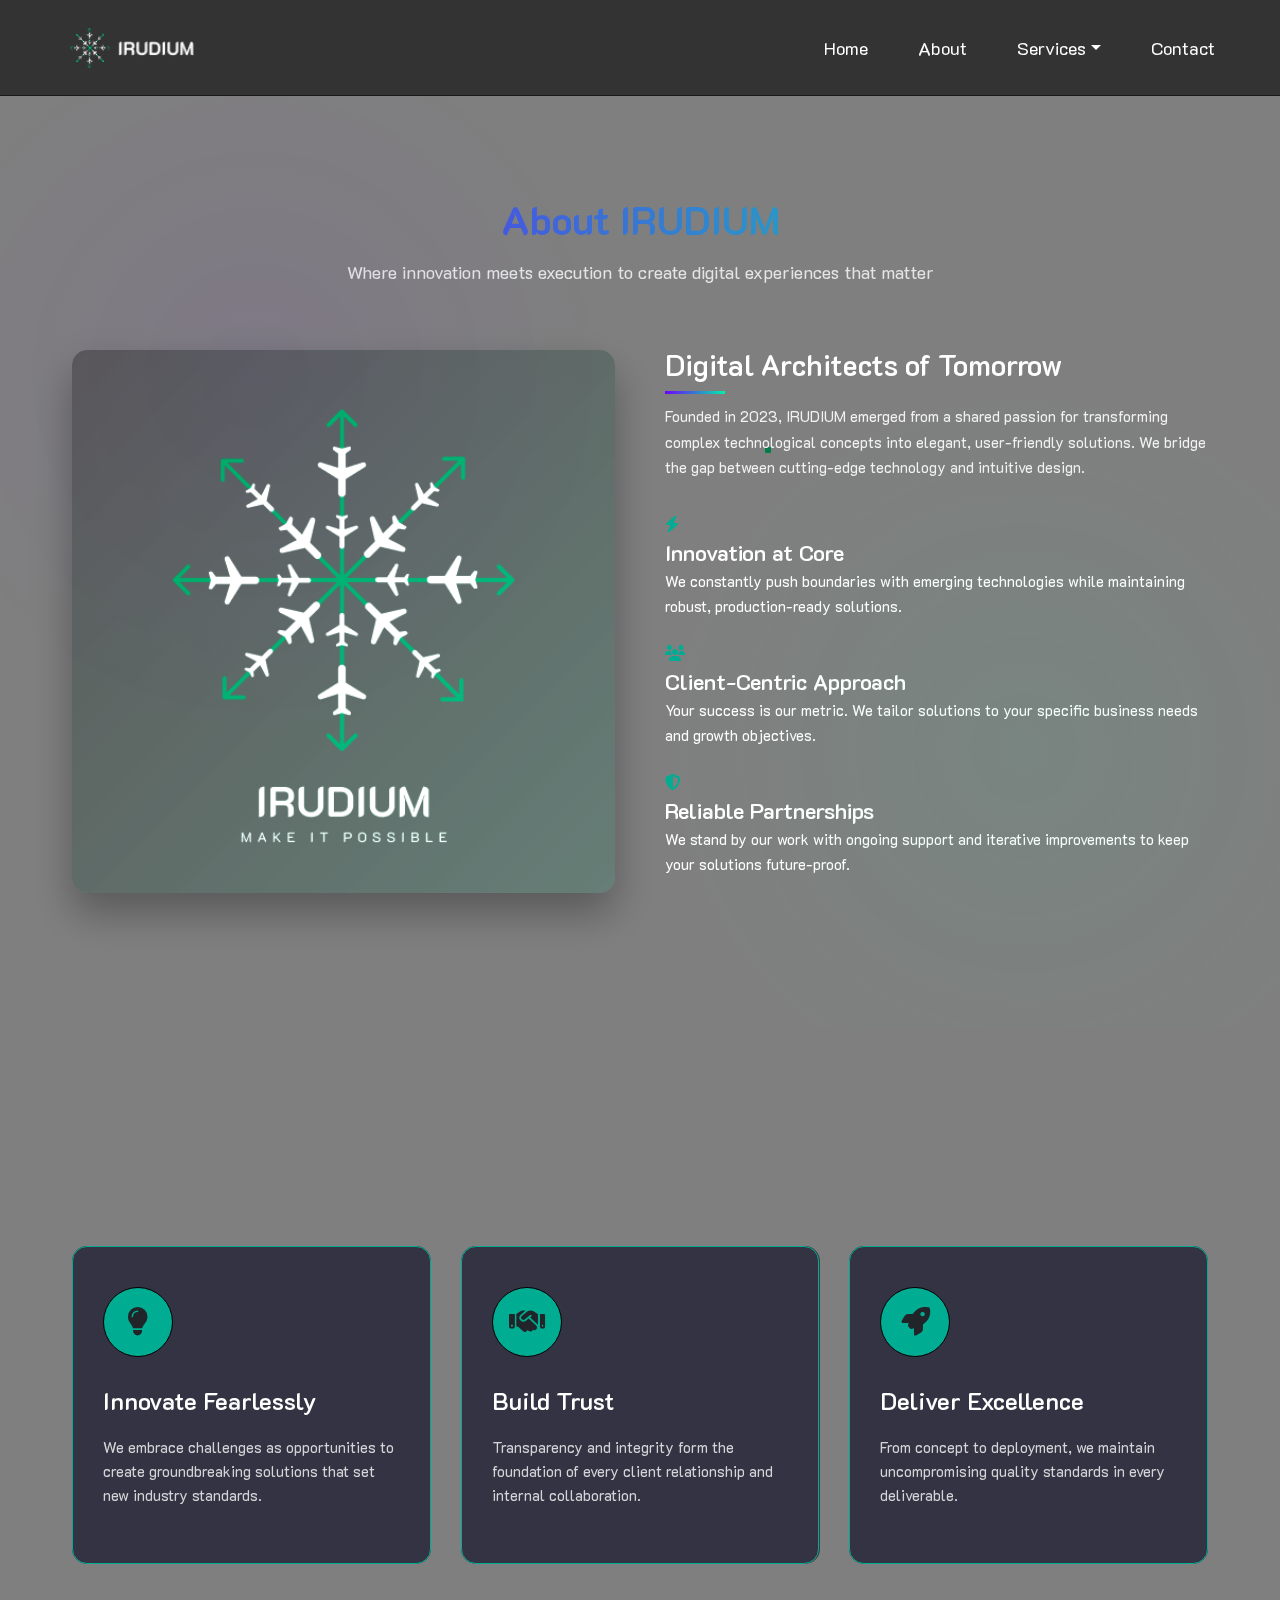
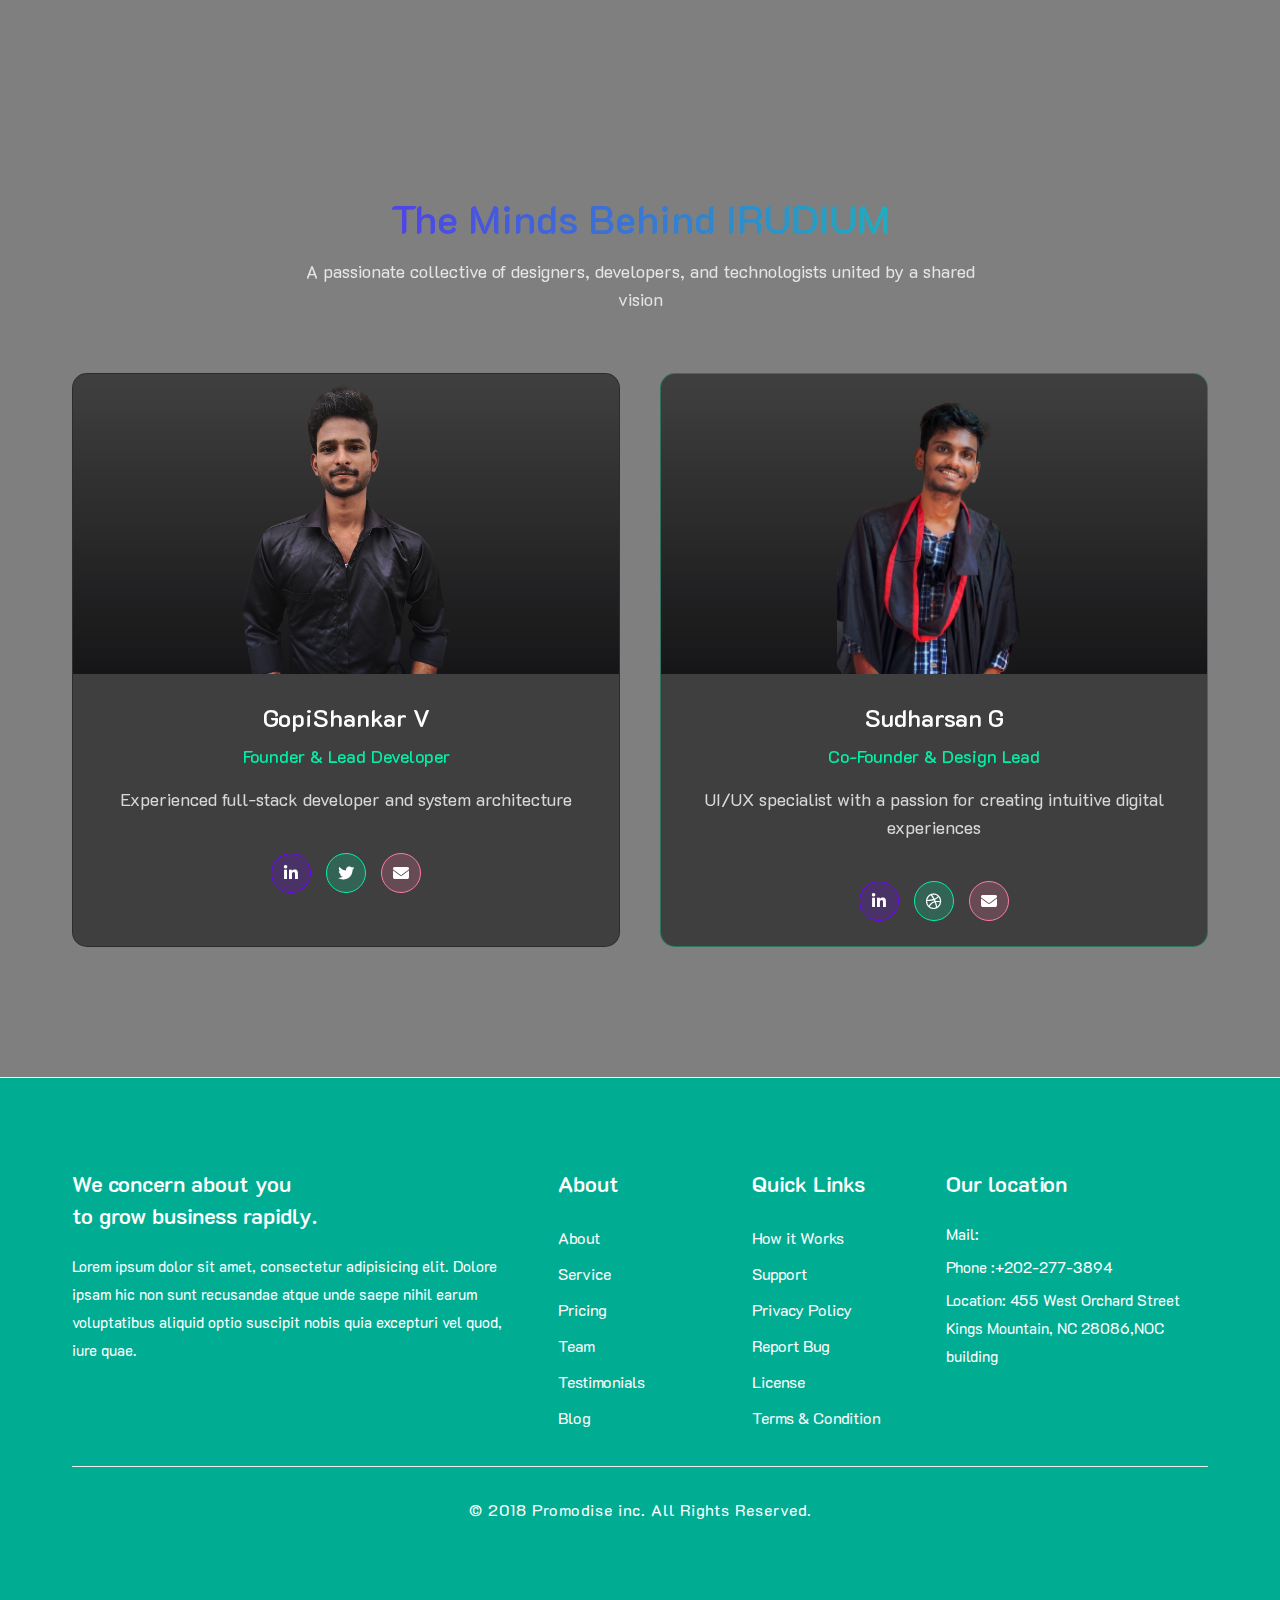
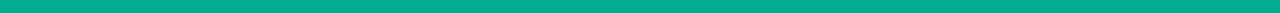
==== about.html @ 45977fb4 "initial" ====
<!DOCTYPE html>
<html lang="zxx">

<head>
    <!-- Required meta tags -->
    <meta charset="utf-8">
    <meta name="viewport" content="width=device-width, initial-scale=1, shrink-to-fit=no">
    <meta name="description" content="seo & digital marketing">
    <meta name="keywords" content="marketing,digital marketing,creative, agency, startup,promodise,onepage, clean, modern,seo,business, company">
    <meta name="author" content="dreambuzz">

    <!-- Bootstrap CSS -->
    <link rel="stylesheet" href="/assets/css/butterfly.css">
    <link rel="stylesheet" href="assets/bootstrap/css/bootstrap.css" type="text/css">
    <!--  Icon Font css  -->
    <link rel="stylesheet" href="assets/fonts/flaticon/flaticon.css" type="text/css">
    <!-- FONT AWESOME ICON  -->
    <link rel="stylesheet" href="assets/css/all.css" type="text/css">
    <link rel="stylesheet" href="assets/css/icofont.css" type="text/css">
    <!--  Animate STYLE  -->
    <link rel="stylesheet" href="assets/css/animate.min.css" type="text/css">
    <!--  Theme CUSTOM STYLE  -->
    <link rel="stylesheet" href="assets/css/style.css" type="text/css">
    <!-- Font Awesome CDN -->
<link rel="stylesheet" href="https://cdnjs.cloudflare.com/ajax/libs/font-awesome/6.5.1/css/all.min.css">

    <!--  RESPONSIVE STYLE  -->
    <link rel="stylesheet" href="assets/css/responsive.css" type="text/css">

    <title>IRUDIUM -Make It Possible </title>

</head>

<body data-spy="scroll" data-target=".fixed-top">
    <div class="firefly"></div>
<div class="firefly"></div>
<div class="firefly"></div>
<div class="firefly"></div>
<div class="firefly"></div>
<div class="firefly"></div>
<div class="firefly"></div>
<div class="firefly"></div>
<div class="firefly"></div>
<div class="firefly"></div>
<div class="firefly"></div>
<div class="firefly"></div>
<div class="firefly"></div>
<div class="firefly"></div>
<div class="firefly"></div>

    <nav>
        <div class="logo">
            <a href="/index.html"><img src="/assets/img/Frame 15.png" alt="Logo"></a>
        </div>
        <ul class="nav-links">
            <li><a href="/index.html">Home</a></li>
            <li><a href="/about.html">About</a></li>
            <!-- Dropdown Menu for Services -->
            <li class="dropdown">
                <a href="#" class="dropdown-toggle">Services</a>
                <ul class="dropdown-menu">
                    <li><a href="/services/webdevelopment.html">Web Development</a></li>
                    <li><a href="/services/UI.html">UI/UX Design</a></li>
                    <li><a href="/services/PC-Build.html">PC Building</a></li>
                    <li><a href="/services/IoT.html">IoT Integration</a></li>
                </ul>
            </li>
            <!-- <li><a href="portfolio.html">Product</a></li> -->
            <li><a href="/contact.html">Contact</a></li>
        </ul>
    
        <!-- Hamburger Menu Icon -->
        <div class="hamburger" id="hamburger">
            <div class="bar"></div>
            <div class="bar"></div>
            <div class="bar"></div>
        </div>
    </nav>
    
    <!-- Mobile Menu -->
    <div class="mobile-menu" id="mobileMenu">
        <ul>
            <li><a href="/index.html">Home</a></li>
            <li><a href="/about.html">About</a></li>
            <li><a href="/services/webdevelopment.html">Web Development</a></li>
            <li><a href="/services/UI.html">UI/UX Design</a></li>
            <li><a href="/services/PC-Build.html">PC Building</a></li>
            <li><a href="/services/IoT.html">IoT Integration</a></li>
            <!-- <li><a href="portfolio.html">Product</a></li> -->
            <li><a href="/contact.html">Contact</a></li>
        </ul>
    </div>
    <!--MAIN HEADER AREA END -->

    
    <!--  HISTORY AREA  -->
    <section class="about-section">
        <!-- Animated background elements -->
        <div class="bg-pattern"></div>

        <div class="container">
            <!-- Section Header -->
            <div class="section-header">
                <h2>
                    <span class="glitch" data-text="About IRUDIUM">About IRUDIUM</span>
                </h2>
                <p>
                    Where innovation meets execution to create digital experiences that matter
                </p>
            </div>

            <!-- Main Content -->
            <div class="about-content">
                <!-- Left Column - Image -->
                <div class="about-image">
                    <img src="/assets/img/banner/ddf.png" alt="IRUDIUM Team">
                    <div class="image-overlay"></div>
                </div>

                <!-- Right Column - Text -->
                <div class="about-text">
                    <h3>
                        <span></span>
                        Digital Architects of Tomorrow
                    </h3>
                    
                    <p>
                        Founded in 2023, IRUDIUM emerged from a shared passion for transforming complex technological concepts into elegant, user-friendly solutions. We bridge the gap between cutting-edge technology and intuitive design.
                    </p>
                    
                    <div class="about-features">
                        <div class="feature-item">
                            <div class="feature-icon">
                                <i class="fas fa-bolt"></i>
                            </div>
                            <div>
                                <h4>Innovation at Core</h4>
                                <p>
                                    We constantly push boundaries with emerging technologies while maintaining robust, production-ready solutions.
                                </p>
                            </div>
                        </div>
                        
                        <div class="feature-item">
                            <div class="feature-icon">
                                <i class="fas fa-users"></i>
                            </div>
                            <div>
                                <h4>Client-Centric Approach</h4>
                                <p>
                                    Your success is our metric. We tailor solutions to your specific business needs and growth objectives.
                                </p>
                            </div>
                        </div>
                        
                        <div class="feature-item">
                            <div class="feature-icon">
                                <i class="fas fa-shield-alt"></i>
                            </div>
                            <div>
                                <h4>Reliable Partnerships</h4>
                                <p>
                                    We stand by our work with ongoing support and iterative improvements to keep your solutions future-proof.
                                </p>
                            </div>
                        </div>
                    </div>
                </div>
            </div>
        </div>
    </section>

    <!--  HISTORY AREA END  -->

 <!--  COUNTER AREA  -->
    <!-- <section class="section-padding pt-0">
        <div class="container">
            <div class="row">
                <div class="col-lg-3 col-md-6">
                    <div class="text-center border p-4 rounded mb-4">
                        <span class="counter  text-dark font-weight-normal">460</span>
                        <h5 class="text-uppercase mt-2">Our Happy Clients</h5>
                    </div>
                </div>
                <div class="col-lg-3 col-md-6">
                    <div class="text-center border p-4 rounded mb-4">
                        <span class="counter text-dark font-weight-normal">60</span>
                        <h5 class="text-uppercase mt-2">Projects Done</h5>
                    </div>
                </div>
                <div class="col-lg-3 col-md-6">
                    <div class="text-center border p-4 rounded mb-4">
                        <span class="counter text-dark font-weight-normal">30</span>
                        <h5 class="text-uppercase mt-2">Experienced stuff</h5>
                    </div>
                </div>
                <div class="col-lg-3 col-md-6">
                    <div class="text-center border p-4 rounded ">
                        <span class="counter text-dark font-weight-normal">25</span>
                        <h5 class="text-uppercase mt-2">Ongoning Projects</h5>
                    </div>
                </div>
            </div>
        </div>
    </section> -->
    <!--  COUNTER AREA END -->

    <!--  SECTION CTA START  -->
    <!-- ====== Mission & Values ====== -->
    <section class="values-section">
        <div class="overlay"></div>
        
        <div class="container">
            <h2>
                Our Core Values
            </h2>
            
            <div class="values-grid">
                <!-- Value 1 -->
                <div class="value-card">
                    <div class="value-icon">
                        <i class="fas fa-lightbulb"></i>
                    </div>
                    <h3>Innovate Fearlessly</h3>
                    <p>
                        We embrace challenges as opportunities to create groundbreaking solutions that set new industry standards.
                    </p>
                </div>
                
                <!-- Value 2 -->
                <div class="value-card">
                    <div class="value-icon">
                        <i class="fas fa-handshake"></i>
                    </div>
                    <h3>Build Trust</h3>
                    <p>
                        Transparency and integrity form the foundation of every client relationship and internal collaboration.
                    </p>
                </div>
                
                <!-- Value 3 -->
                <div class="value-card">
                    <div class="value-icon">
                        <i class="fas fa-rocket"></i>
                    </div>
                    <h3>Deliver Excellence</h3>
                    <p>
                        From concept to deployment, we maintain uncompromising quality standards in every deliverable.
                    </p>
                </div>
            </div>
        </div>
    </section>
    <section class="team-section">
        <div class="container">
            <h2>
                The Minds Behind IRUDIUM
            </h2>
            <p>
                A passionate collective of designers, developers, and technologists united by a shared vision
            </p>
            
            <div class="team-grid">
                <!-- Team Member 1 -->
                <div class="team-card">
                    <div class="team-image">
                        <img src="/services/young-man.png" alt="GopiShankar V">
                        <div class="image-overlay"></div>
                    </div>
                    <div class="team-info">
                        <h3>GopiShankar V</h3>
                        <p>Founder & Lead Developer</p>
                        <p>Experienced full-stack developer and system architecture</p>
                        <div class="social-links">
                            <a href="#"><i class="fab fa-linkedin-in"></i></a>
                            <a href="#"><i class="fab fa-twitter"></i></a>
                            <a href="#"><i class="fas fa-envelope"></i></a>
                        </div>
                    </div>
                </div>
                
                <!-- Team Member 2 -->
                <div class="team-card">
                    <div class="team-image">
                        <img src="/services/photo-removebg-preview.png" alt="Sudharsan G">
                        <div class="image-overlay"></div>
                    </div>
                    <div class="team-info">
                        <h3>Sudharsan G</h3>
                        <p>Co-Founder & Design Lead</p>
                        <p>UI/UX specialist with a passion for creating intuitive digital experiences</p>
                        <div class="social-links">
                            <a href="#"><i class="fab fa-linkedin-in"></i></a>
                            <a href="#"><i class="fab fa-dribbble"></i></a>
                            <a href="#"><i class="fas fa-envelope"></i></a>
                        </div>
                    </div>
                </div>
                
                <!-- Team Member 3 -->
            </div>
        </div>
    </section>

    

    <!--  FOOTER AREA START  -->
    <section id="footer" class="section-padding">
        <div class="container">
            <div class="row">
                <div class="col-lg-5 col-sm-8 col-md-8">
                    <div class="footer-widget footer-link">
                        <h4>We concern about you<br> to grow business rapidly.</h4>
                        <p>Lorem ipsum dolor sit amet, consectetur adipisicing elit. Dolore ipsam hic non sunt recusandae atque unde saepe nihil earum voluptatibus aliquid optio suscipit nobis quia excepturi vel quod, iure quae.</p>
                    </div>
                </div>
                <div class="col-lg-2 col-sm-4 col-md-4">
                    <div class="footer-widget footer-link">
                        <h4>About</h4>
                        <ul>
                            <li><a href="#">About</a></li>
                            <li><a href="#">Service</a></li>
                            <li><a href="#">Pricing</a></li>
                            <li><a href="#">Team</a></li>
                            <li><a href="#">Testimonials</a></li>
                            <li><a href="#">Blog</a></li>
                        </ul>
                    </div>
                </div>

                <div class="col-lg-2 col-sm-6 col-md-6">
                    <div class="footer-widget footer-link">
                        <h4>Quick Links</h4>
                        <ul>
                            <li><a href="#">How it Works</a></li>
                            <li><a href="#">Support</a></li>
                            <li><a href="#">Privacy Policy</a></li>
                            <li><a href="#">Report Bug</a></li>
                            <li><a href="#">License</a></li>
                            <li><a href="#">Terms & Condition</a></li>
                        </ul>
                    </div>
                </div>
                <div class="col-lg-3 col-sm-6 col-md-6">
                    <div class="footer-widget footer-text">
                        <h4>Our location</h4>
                        <p class="mail"><span>Mail:</span> promdise@gmail.com</p>
                        <p><span>Phone :</span>+202-277-3894</p>
                        <p><span>Location:</span> 455 West Orchard Street Kings Mountain, NC 28086,NOC building</p>
                    </div>
                </div>
            </div>
            <div class="row">
                <div class="col-lg-12 text-center">
                    <div class="footer-copy">
                        © 2018 Promodise inc. All Rights Reserved.
                    </div>
                </div>
            </div>
        </div>
    </section>
    <!--  FOOTER AREA END  -->

    <!-- Optional JavaScript -->
    <!-- jQuery first, then Popper.js, then Bootstrap JS -->

    <script src="assets/js/jquery.min.js"></script>
    <!-- contact form  -->
    <script src="assets/js/contact.js"></script>
    <script src="assets/bootstrap/js/popper.min.js"></script>
    <script src="assets/bootstrap/js/bootstrap.min.js"></script>
    <!--  Counter up  -->
    <script src="assets/js/jquery.waypoints.js"></script>
    <script src="assets/js/jquery.counterup.min.js"></script>

    <script src="assets/js/jquery.easing.1.3.js"></script>
    <!--  wow animation  -->
    <script src="assets/js/wow.min.js"></script>
    <script src="assets/js/custom.js"></script>

</body>

</html>
---- assets/css/butterfly.css ----
.firefly {
    position: fixed;
    left: 50%;
    top: 50%;
    width: 0.4vw;
    height: 0.4vw;
    margin: -0.2vw 0 0 9.8vw;
    animation: ease 200s alternate infinite;
    pointer-events: none;
  }
  .firefly::before, .firefly::after {
    content: "";
    position: absolute;
    width: 100%;
    height: 100%;
    border-radius: 50%;
    transform-origin: -10vw;
  }
  .firefly::before {
    background: rgb(0, 255, 149);
    opacity: 0.4;
    animation: drift ease alternate infinite;
  }
  .firefly::after {
    background: white;
    opacity: 0;
    box-shadow: 0 0 0vw 0vw rgb(90, 255, 162);
    animation: drift ease alternate infinite, flash ease infinite;
  }
  
  .firefly:nth-child(1) {
    animation-name: move1;
  }
  .firefly:nth-child(1)::before {
    animation-duration: 13s;
  }
  .firefly:nth-child(1)::after {
    animation-duration: 13s, 9006ms;
    animation-delay: 0ms, 5457ms;
  }
  
  @keyframes move1 {
    0% {
      transform: translateX(-9vw) translateY(-26vh) scale(0.66);
    }
    5.2631578947% {
      transform: translateX(-36vw) translateY(-29vh) scale(0.78);
    }
    10.5263157895% {
      transform: translateX(39vw) translateY(40vh) scale(0.5);
    }
    15.7894736842% {
      transform: translateX(-30vw) translateY(47vh) scale(0.47);
    }
    21.0526315789% {
      transform: translateX(41vw) translateY(24vh) scale(0.99);
    }
    26.3157894737% {
      transform: translateX(-37vw) translateY(-33vh) scale(0.46);
    }
    31.5789473684% {
      transform: translateX(1vw) translateY(-24vh) scale(0.6);
    }
    36.8421052632% {
      transform: translateX(10vw) translateY(-45vh) scale(0.68);
    }
    42.1052631579% {
      transform: translateX(-18vw) translateY(-24vh) scale(0.82);
    }
    47.3684210526% {
      transform: translateX(46vw) translateY(28vh) scale(0.43);
    }
    52.6315789474% {
      transform: translateX(48vw) translateY(-12vh) scale(0.45);
    }
    57.8947368421% {
      transform: translateX(-36vw) translateY(-14vh) scale(0.73);
    }
    63.1578947368% {
      transform: translateX(-6vw) translateY(-43vh) scale(0.58);
    }
    68.4210526316% {
      transform: translateX(27vw) translateY(6vh) scale(0.32);
    }
    73.6842105263% {
      transform: translateX(-26vw) translateY(-7vh) scale(0.42);
    }
    78.9473684211% {
      transform: translateX(-10vw) translateY(40vh) scale(0.91);
    }
    84.2105263158% {
      transform: translateX(24vw) translateY(30vh) scale(0.92);
    }
    89.4736842105% {
      transform: translateX(-21vw) translateY(-39vh) scale(0.89);
    }
    94.7368421053% {
      transform: translateX(-17vw) translateY(41vh) scale(0.99);
    }
    100% {
      transform: translateX(-17vw) translateY(-19vh) scale(0.98);
    }
  }
  .firefly:nth-child(2) {
    animation-name: move2;
  }
  .firefly:nth-child(2)::before {
    animation-duration: 18s;
  }
  .firefly:nth-child(2)::after {
    animation-duration: 18s, 6281ms;
    animation-delay: 0ms, 7622ms;
  }
  
  @keyframes move2 {
    0% {
      transform: translateX(-35vw) translateY(-4vh) scale(0.54);
    }
    5% {
      transform: translateX(17vw) translateY(42vh) scale(0.85);
    }
    10% {
      transform: translateX(-45vw) translateY(-28vh) scale(0.95);
    }
    15% {
      transform: translateX(-1vw) translateY(-8vh) scale(0.84);
    }
    20% {
      transform: translateX(42vw) translateY(-29vh) scale(0.26);
    }
    25% {
      transform: translateX(-30vw) translateY(18vh) scale(0.63);
    }
    30% {
      transform: translateX(18vw) translateY(-35vh) scale(0.86);
    }
    35% {
      transform: translateX(48vw) translateY(21vh) scale(0.72);
    }
    40% {
      transform: translateX(49vw) translateY(2vh) scale(0.65);
    }
    45% {
      transform: translateX(48vw) translateY(-37vh) scale(0.43);
    }
    50% {
      transform: translateX(-15vw) translateY(13vh) scale(0.86);
    }
    55% {
      transform: translateX(-2vw) translateY(49vh) scale(0.82);
    }
    60% {
      transform: translateX(-13vw) translateY(45vh) scale(0.58);
    }
    65% {
      transform: translateX(28vw) translateY(47vh) scale(0.47);
    }
    70% {
      transform: translateX(45vw) translateY(30vh) scale(0.37);
    }
    75% {
      transform: translateX(-15vw) translateY(50vh) scale(0.45);
    }
    80% {
      transform: translateX(-9vw) translateY(11vh) scale(0.27);
    }
    85% {
      transform: translateX(-26vw) translateY(-14vh) scale(0.93);
    }
    90% {
      transform: translateX(2vw) translateY(-24vh) scale(0.94);
    }
    95% {
      transform: translateX(47vw) translateY(-9vh) scale(0.87);
    }
    100% {
      transform: translateX(-43vw) translateY(15vh) scale(0.35);
    }
  }
  .firefly:nth-child(3) {
    animation-name: move3;
  }
  .firefly:nth-child(3)::before {
    animation-duration: 9s;
  }
  .firefly:nth-child(3)::after {
    animation-duration: 9s, 9489ms;
    animation-delay: 0ms, 6843ms;
  }
  
  @keyframes move3 {
    0% {
      transform: translateX(7vw) translateY(40vh) scale(0.64);
    }
    4% {
      transform: translateX(-5vw) translateY(44vh) scale(0.61);
    }
    8% {
      transform: translateX(-15vw) translateY(1vh) scale(0.58);
    }
    12% {
      transform: translateX(-17vw) translateY(-11vh) scale(0.95);
    }
    16% {
      transform: translateX(-44vw) translateY(-47vh) scale(0.87);
    }
    20% {
      transform: translateX(-12vw) translateY(-24vh) scale(0.74);
    }
    24% {
      transform: translateX(22vw) translateY(-43vh) scale(0.53);
    }
    28% {
      transform: translateX(10vw) translateY(-19vh) scale(0.83);
    }
    32% {
      transform: translateX(18vw) translateY(15vh) scale(0.95);
    }
    36% {
      transform: translateX(-24vw) translateY(-40vh) scale(0.78);
    }
    40% {
      transform: translateX(24vw) translateY(2vh) scale(0.79);
    }
    44% {
      transform: translateX(-2vw) translateY(6vh) scale(0.7);
    }
    48% {
      transform: translateX(-41vw) translateY(-40vh) scale(0.96);
    }
    52% {
      transform: translateX(21vw) translateY(43vh) scale(0.52);
    }
    56% {
      transform: translateX(36vw) translateY(43vh) scale(0.88);
    }
    60% {
      transform: translateX(-21vw) translateY(-24vh) scale(0.32);
    }
    64% {
      transform: translateX(-32vw) translateY(11vh) scale(0.57);
    }
    68% {
      transform: translateX(28vw) translateY(37vh) scale(0.81);
    }
    72% {
      transform: translateX(40vw) translateY(36vh) scale(0.47);
    }
    76% {
      transform: translateX(-35vw) translateY(7vh) scale(0.35);
    }
    80% {
      transform: translateX(-28vw) translateY(22vh) scale(0.6);
    }
    84% {
      transform: translateX(-11vw) translateY(37vh) scale(0.57);
    }
    88% {
      transform: translateX(9vw) translateY(21vh) scale(1);
    }
    92% {
      transform: translateX(47vw) translateY(7vh) scale(0.34);
    }
    96% {
      transform: translateX(19vw) translateY(-45vh) scale(0.64);
    }
    100% {
      transform: translateX(-27vw) translateY(-36vh) scale(0.67);
    }
  }
  .firefly:nth-child(4) {
    animation-name: move4;
  }
  .firefly:nth-child(4)::before {
    animation-duration: 17s;
  }
  .firefly:nth-child(4)::after {
    animation-duration: 17s, 5532ms;
    animation-delay: 0ms, 5513ms;
  }
  
  @keyframes move4 {
    0% {
      transform: translateX(22vw) translateY(5vh) scale(0.32);
    }
    5.5555555556% {
      transform: translateX(20vw) translateY(-16vh) scale(0.46);
    }
    11.1111111111% {
      transform: translateX(21vw) translateY(-21vh) scale(0.96);
    }
    16.6666666667% {
      transform: translateX(18vw) translateY(-20vh) scale(0.52);
    }
    22.2222222222% {
      transform: translateX(23vw) translateY(39vh) scale(0.31);
    }
    27.7777777778% {
      transform: translateX(25vw) translateY(-39vh) scale(0.38);
    }
    33.3333333333% {
      transform: translateX(18vw) translateY(-15vh) scale(0.36);
    }
    38.8888888889% {
      transform: translateX(6vw) translateY(6vh) scale(0.45);
    }
    44.4444444444% {
      transform: translateX(36vw) translateY(9vh) scale(0.27);
    }
    50% {
      transform: translateX(36vw) translateY(11vh) scale(0.87);
    }
    55.5555555556% {
      transform: translateX(49vw) translateY(39vh) scale(0.53);
    }
    61.1111111111% {
      transform: translateX(11vw) translateY(-33vh) scale(0.52);
    }
    66.6666666667% {
      transform: translateX(48vw) translateY(-9vh) scale(0.83);
    }
    72.2222222222% {
      transform: translateX(38vw) translateY(-26vh) scale(0.46);
    }
    77.7777777778% {
      transform: translateX(21vw) translateY(-46vh) scale(0.29);
    }
    83.3333333333% {
      transform: translateX(12vw) translateY(13vh) scale(0.54);
    }
    88.8888888889% {
      transform: translateX(-43vw) translateY(-16vh) scale(0.71);
    }
    94.4444444444% {
      transform: translateX(-45vw) translateY(-2vh) scale(0.61);
    }
    100% {
      transform: translateX(21vw) translateY(-30vh) scale(0.82);
    }
  }
  .firefly:nth-child(5) {
    animation-name: move5;
  }
  .firefly:nth-child(5)::before {
    animation-duration: 14s;
  }
  .firefly:nth-child(5)::after {
    animation-duration: 14s, 9763ms;
    animation-delay: 0ms, 3965ms;
  }
  
  @keyframes move5 {
    0% {
      transform: translateX(-36vw) translateY(6vh) scale(0.97);
    }
    3.8461538462% {
      transform: translateX(34vw) translateY(-41vh) scale(0.85);
    }
    7.6923076923% {
      transform: translateX(-29vw) translateY(-46vh) scale(0.3);
    }
    11.5384615385% {
      transform: translateX(27vw) translateY(24vh) scale(0.48);
    }
    15.3846153846% {
      transform: translateX(-40vw) translateY(0vh) scale(0.84);
    }
    19.2307692308% {
      transform: translateX(39vw) translateY(9vh) scale(0.3);
    }
    23.0769230769% {
      transform: translateX(-31vw) translateY(44vh) scale(0.9);
    }
    26.9230769231% {
      transform: translateX(-47vw) translateY(-3vh) scale(0.34);
    }
    30.7692307692% {
      transform: translateX(39vw) translateY(-49vh) scale(0.52);
    }
    34.6153846154% {
      transform: translateX(-21vw) translateY(-38vh) scale(0.43);
    }
    38.4615384615% {
      transform: translateX(13vw) translateY(39vh) scale(0.81);
    }
    42.3076923077% {
      transform: translateX(-19vw) translateY(13vh) scale(0.83);
    }
    46.1538461538% {
      transform: translateX(-10vw) translateY(-6vh) scale(0.59);
    }
    50% {
      transform: translateX(-5vw) translateY(4vh) scale(0.54);
    }
    53.8461538462% {
      transform: translateX(-6vw) translateY(4vh) scale(0.67);
    }
    57.6923076923% {
      transform: translateX(-27vw) translateY(3vh) scale(0.5);
    }
    61.5384615385% {
      transform: translateX(15vw) translateY(-16vh) scale(0.99);
    }
    65.3846153846% {
      transform: translateX(-1vw) translateY(23vh) scale(0.45);
    }
    69.2307692308% {
      transform: translateX(-27vw) translateY(4vh) scale(0.69);
    }
    73.0769230769% {
      transform: translateX(-28vw) translateY(39vh) scale(0.5);
    }
    76.9230769231% {
      transform: translateX(24vw) translateY(-45vh) scale(0.89);
    }
    80.7692307692% {
      transform: translateX(15vw) translateY(-29vh) scale(0.33);
    }
    84.6153846154% {
      transform: translateX(-46vw) translateY(-21vh) scale(0.79);
    }
    88.4615384615% {
      transform: translateX(-13vw) translateY(-23vh) scale(0.44);
    }
    92.3076923077% {
      transform: translateX(-18vw) translateY(-20vh) scale(0.56);
    }
    96.1538461538% {
      transform: translateX(29vw) translateY(37vh) scale(0.35);
    }
    100% {
      transform: translateX(24vw) translateY(5vh) scale(0.7);
    }
  }
  .firefly:nth-child(6) {
    animation-name: move6;
  }
  .firefly:nth-child(6)::before {
    animation-duration: 10s;
  }
  .firefly:nth-child(6)::after {
    animation-duration: 10s, 7753ms;
    animation-delay: 0ms, 4345ms;
  }
  
  @keyframes move6 {
    0% {
      transform: translateX(-25vw) translateY(-42vh) scale(0.5);
    }
    5.2631578947% {
      transform: translateX(0vw) translateY(3vh) scale(0.41);
    }
    10.5263157895% {
      transform: translateX(8vw) translateY(27vh) scale(0.68);
    }
    15.7894736842% {
      transform: translateX(14vw) translateY(21vh) scale(0.75);
    }
    21.0526315789% {
      transform: translateX(28vw) translateY(-46vh) scale(0.26);
    }
    26.3157894737% {
      transform: translateX(-15vw) translateY(-16vh) scale(0.71);
    }
    31.5789473684% {
      transform: translateX(36vw) translateY(17vh) scale(0.69);
    }
    36.8421052632% {
      transform: translateX(15vw) translateY(-4vh) scale(0.57);
    }
    42.1052631579% {
      transform: translateX(-10vw) translateY(29vh) scale(0.99);
    }
    47.3684210526% {
      transform: translateX(-18vw) translateY(17vh) scale(0.87);
    }
    52.6315789474% {
      transform: translateX(-33vw) translateY(-39vh) scale(0.51);
    }
    57.8947368421% {
      transform: translateX(-2vw) translateY(-26vh) scale(0.99);
    }
    63.1578947368% {
      transform: translateX(4vw) translateY(-12vh) scale(0.92);
    }
    68.4210526316% {
      transform: translateX(42vw) translateY(4vh) scale(0.53);
    }
    73.6842105263% {
      transform: translateX(17vw) translateY(12vh) scale(0.37);
    }
    78.9473684211% {
      transform: translateX(-39vw) translateY(-6vh) scale(0.53);
    }
    84.2105263158% {
      transform: translateX(-1vw) translateY(11vh) scale(0.48);
    }
    89.4736842105% {
      transform: translateX(35vw) translateY(34vh) scale(0.91);
    }
    94.7368421053% {
      transform: translateX(3vw) translateY(22vh) scale(0.95);
    }
    100% {
      transform: translateX(-23vw) translateY(-45vh) scale(0.69);
    }
  }
  .firefly:nth-child(7) {
    animation-name: move7;
  }
  .firefly:nth-child(7)::before {
    animation-duration: 9s;
  }
  .firefly:nth-child(7)::after {
    animation-duration: 9s, 6861ms;
    animation-delay: 0ms, 4986ms;
  }
  
  @keyframes move7 {
    0% {
      transform: translateX(-14vw) translateY(-21vh) scale(0.5);
    }
    4.7619047619% {
      transform: translateX(9vw) translateY(-10vh) scale(0.71);
    }
    9.5238095238% {
      transform: translateX(2vw) translateY(23vh) scale(0.77);
    }
    14.2857142857% {
      transform: translateX(20vw) translateY(23vh) scale(0.95);
    }
    19.0476190476% {
      transform: translateX(-40vw) translateY(-18vh) scale(0.34);
    }
    23.8095238095% {
      transform: translateX(25vw) translateY(41vh) scale(0.41);
    }
    28.5714285714% {
      transform: translateX(-22vw) translateY(-29vh) scale(0.44);
    }
    33.3333333333% {
      transform: translateX(-14vw) translateY(-23vh) scale(0.54);
    }
    38.0952380952% {
      transform: translateX(-37vw) translateY(-28vh) scale(0.7);
    }
    42.8571428571% {
      transform: translateX(-34vw) translateY(-14vh) scale(0.98);
    }
    47.619047619% {
      transform: translateX(6vw) translateY(-15vh) scale(0.63);
    }
    52.380952381% {
      transform: translateX(5vw) translateY(-7vh) scale(0.6);
    }
    57.1428571429% {
      transform: translateX(-25vw) translateY(-43vh) scale(0.8);
    }
    61.9047619048% {
      transform: translateX(-32vw) translateY(5vh) scale(0.79);
    }
    66.6666666667% {
      transform: translateX(12vw) translateY(15vh) scale(0.28);
    }
    71.4285714286% {
      transform: translateX(24vw) translateY(28vh) scale(0.82);
    }
    76.1904761905% {
      transform: translateX(18vw) translateY(42vh) scale(0.99);
    }
    80.9523809524% {
      transform: translateX(40vw) translateY(-47vh) scale(0.28);
    }
    85.7142857143% {
      transform: translateX(0vw) translateY(9vh) scale(0.47);
    }
    90.4761904762% {
      transform: translateX(-17vw) translateY(-39vh) scale(0.33);
    }
    95.2380952381% {
      transform: translateX(38vw) translateY(-28vh) scale(0.27);
    }
    100% {
      transform: translateX(-2vw) translateY(-37vh) scale(0.58);
    }
  }
  .firefly:nth-child(8) {
    animation-name: move8;
  }
  .firefly:nth-child(8)::before {
    animation-duration: 13s;
  }
  .firefly:nth-child(8)::after {
    animation-duration: 13s, 6871ms;
    animation-delay: 0ms, 659ms;
  }
  
  @keyframes move8 {
    0% {
      transform: translateX(44vw) translateY(5vh) scale(0.67);
    }
    5.2631578947% {
      transform: translateX(-48vw) translateY(48vh) scale(0.43);
    }
    10.5263157895% {
      transform: translateX(33vw) translateY(5vh) scale(0.79);
    }
    15.7894736842% {
      transform: translateX(25vw) translateY(22vh) scale(0.38);
    }
    21.0526315789% {
      transform: translateX(7vw) translateY(16vh) scale(0.71);
    }
    26.3157894737% {
      transform: translateX(-7vw) translateY(16vh) scale(0.96);
    }
    31.5789473684% {
      transform: translateX(42vw) translateY(-1vh) scale(0.73);
    }
    36.8421052632% {
      transform: translateX(36vw) translateY(-25vh) scale(0.83);
    }
    42.1052631579% {
      transform: translateX(7vw) translateY(2vh) scale(0.27);
    }
    47.3684210526% {
      transform: translateX(36vw) translateY(29vh) scale(0.62);
    }
    52.6315789474% {
      transform: translateX(-8vw) translateY(2vh) scale(0.61);
    }
    57.8947368421% {
      transform: translateX(-30vw) translateY(41vh) scale(0.78);
    }
    63.1578947368% {
      transform: translateX(-41vw) translateY(-40vh) scale(0.94);
    }
    68.4210526316% {
      transform: translateX(3vw) translateY(-45vh) scale(0.47);
    }
    73.6842105263% {
      transform: translateX(-11vw) translateY(10vh) scale(0.76);
    }
    78.9473684211% {
      transform: translateX(-5vw) translateY(-11vh) scale(0.82);
    }
    84.2105263158% {
      transform: translateX(40vw) translateY(-10vh) scale(0.36);
    }
    89.4736842105% {
      transform: translateX(-16vw) translateY(-3vh) scale(0.79);
    }
    94.7368421053% {
      transform: translateX(8vw) translateY(6vh) scale(0.29);
    }
    100% {
      transform: translateX(10vw) translateY(17vh) scale(0.51);
    }
  }
  .firefly:nth-child(9) {
    animation-name: move9;
  }
  .firefly:nth-child(9)::before {
    animation-duration: 18s;
  }
  .firefly:nth-child(9)::after {
    animation-duration: 18s, 8034ms;
    animation-delay: 0ms, 4823ms;
  }
  
  @keyframes move9 {
    0% {
      transform: translateX(16vw) translateY(-23vh) scale(0.78);
    }
    3.8461538462% {
      transform: translateX(-6vw) translateY(27vh) scale(0.57);
    }
    7.6923076923% {
      transform: translateX(-11vw) translateY(-17vh) scale(0.38);
    }
    11.5384615385% {
      transform: translateX(9vw) translateY(11vh) scale(0.66);
    }
    15.3846153846% {
      transform: translateX(-48vw) translateY(50vh) scale(0.91);
    }
    19.2307692308% {
      transform: translateX(8vw) translateY(11vh) scale(0.64);
    }
    23.0769230769% {
      transform: translateX(19vw) translateY(22vh) scale(0.59);
    }
    26.9230769231% {
      transform: translateX(-44vw) translateY(12vh) scale(0.91);
    }
    30.7692307692% {
      transform: translateX(47vw) translateY(6vh) scale(0.48);
    }
    34.6153846154% {
      transform: translateX(19vw) translateY(-38vh) scale(0.5);
    }
    38.4615384615% {
      transform: translateX(15vw) translateY(1vh) scale(0.27);
    }
    42.3076923077% {
      transform: translateX(6vw) translateY(50vh) scale(0.99);
    }
    46.1538461538% {
      transform: translateX(-1vw) translateY(40vh) scale(0.59);
    }
    50% {
      transform: translateX(-3vw) translateY(-32vh) scale(0.43);
    }
    53.8461538462% {
      transform: translateX(2vw) translateY(-5vh) scale(0.65);
    }
    57.6923076923% {
      transform: translateX(2vw) translateY(-5vh) scale(0.72);
    }
    61.5384615385% {
      transform: translateX(-3vw) translateY(-37vh) scale(0.26);
    }
    65.3846153846% {
      transform: translateX(-35vw) translateY(35vh) scale(0.47);
    }
    69.2307692308% {
      transform: translateX(-28vw) translateY(17vh) scale(0.92);
    }
    73.0769230769% {
      transform: translateX(-21vw) translateY(-22vh) scale(0.39);
    }
    76.9230769231% {
      transform: translateX(7vw) translateY(20vh) scale(0.64);
    }
    80.7692307692% {
      transform: translateX(-9vw) translateY(6vh) scale(0.52);
    }
    84.6153846154% {
      transform: translateX(44vw) translateY(-49vh) scale(0.87);
    }
    88.4615384615% {
      transform: translateX(-5vw) translateY(-19vh) scale(0.78);
    }
    92.3076923077% {
      transform: translateX(-12vw) translateY(28vh) scale(0.69);
    }
    96.1538461538% {
      transform: translateX(36vw) translateY(-19vh) scale(0.54);
    }
    100% {
      transform: translateX(38vw) translateY(12vh) scale(0.79);
    }
  }
  .firefly:nth-child(10) {
    animation-name: move10;
  }
  .firefly:nth-child(10)::before {
    animation-duration: 15s;
  }
  .firefly:nth-child(10)::after {
    animation-duration: 15s, 5464ms;
    animation-delay: 0ms, 8019ms;
  }
  
  @keyframes move10 {
    0% {
      transform: translateX(30vw) translateY(11vh) scale(0.62);
    }
    3.8461538462% {
      transform: translateX(44vw) translateY(-31vh) scale(0.57);
    }
    7.6923076923% {
      transform: translateX(40vw) translateY(34vh) scale(0.44);
    }
    11.5384615385% {
      transform: translateX(-33vw) translateY(-28vh) scale(0.59);
    }
    15.3846153846% {
      transform: translateX(-7vw) translateY(-35vh) scale(0.83);
    }
    19.2307692308% {
      transform: translateX(-6vw) translateY(-49vh) scale(0.85);
    }
    23.0769230769% {
      transform: translateX(-14vw) translateY(30vh) scale(0.61);
    }
    26.9230769231% {
      transform: translateX(5vw) translateY(-15vh) scale(0.47);
    }
    30.7692307692% {
      transform: translateX(24vw) translateY(-14vh) scale(0.56);
    }
    34.6153846154% {
      transform: translateX(-16vw) translateY(-28vh) scale(0.8);
    }
    38.4615384615% {
      transform: translateX(-41vw) translateY(-2vh) scale(0.56);
    }
    42.3076923077% {
      transform: translateX(28vw) translateY(10vh) scale(0.99);
    }
    46.1538461538% {
      transform: translateX(43vw) translateY(-35vh) scale(0.85);
    }
    50% {
      transform: translateX(-36vw) translateY(-22vh) scale(0.41);
    }
    53.8461538462% {
      transform: translateX(27vw) translateY(-9vh) scale(0.8);
    }
    57.6923076923% {
      transform: translateX(-28vw) translateY(14vh) scale(0.58);
    }
    61.5384615385% {
      transform: translateX(25vw) translateY(-19vh) scale(0.32);
    }
    65.3846153846% {
      transform: translateX(-15vw) translateY(-25vh) scale(0.57);
    }
    69.2307692308% {
      transform: translateX(-22vw) translateY(25vh) scale(0.71);
    }
    73.0769230769% {
      transform: translateX(34vw) translateY(38vh) scale(0.46);
    }
    76.9230769231% {
      transform: translateX(2vw) translateY(-28vh) scale(0.81);
    }
    80.7692307692% {
      transform: translateX(-41vw) translateY(-5vh) scale(0.41);
    }
    84.6153846154% {
      transform: translateX(17vw) translateY(-34vh) scale(0.48);
    }
    88.4615384615% {
      transform: translateX(-22vw) translateY(10vh) scale(0.71);
    }
    92.3076923077% {
      transform: translateX(45vw) translateY(22vh) scale(0.56);
    }
    96.1538461538% {
      transform: translateX(2vw) translateY(0vh) scale(0.89);
    }
    100% {
      transform: translateX(40vw) translateY(23vh) scale(0.39);
    }
  }
  .firefly:nth-child(11) {
    animation-name: move11;
  }
  .firefly:nth-child(11)::before {
    animation-duration: 13s;
  }
  .firefly:nth-child(11)::after {
    animation-duration: 13s, 8649ms;
    animation-delay: 0ms, 8306ms;
  }
  
  @keyframes move11 {
    0% {
      transform: translateX(48vw) translateY(30vh) scale(0.53);
    }
    4.7619047619% {
      transform: translateX(-13vw) translateY(33vh) scale(0.79);
    }
    9.5238095238% {
      transform: translateX(49vw) translateY(35vh) scale(0.36);
    }
    14.2857142857% {
      transform: translateX(-46vw) translateY(44vh) scale(0.43);
    }
    19.0476190476% {
      transform: translateX(-33vw) translateY(46vh) scale(0.45);
    }
    23.8095238095% {
      transform: translateX(30vw) translateY(41vh) scale(0.79);
    }
    28.5714285714% {
      transform: translateX(-35vw) translateY(26vh) scale(0.95);
    }
    33.3333333333% {
      transform: translateX(49vw) translateY(-25vh) scale(0.6);
    }
    38.0952380952% {
      transform: translateX(40vw) translateY(4vh) scale(0.95);
    }
    42.8571428571% {
      transform: translateX(-46vw) translateY(22vh) scale(0.51);
    }
    47.619047619% {
      transform: translateX(48vw) translateY(43vh) scale(0.43);
    }
    52.380952381% {
      transform: translateX(12vw) translateY(-48vh) scale(0.93);
    }
    57.1428571429% {
      transform: translateX(44vw) translateY(-35vh) scale(0.27);
    }
    61.9047619048% {
      transform: translateX(21vw) translateY(48vh) scale(0.37);
    }
    66.6666666667% {
      transform: translateX(-36vw) translateY(-30vh) scale(0.26);
    }
    71.4285714286% {
      transform: translateX(7vw) translateY(41vh) scale(0.48);
    }
    76.1904761905% {
      transform: translateX(45vw) translateY(21vh) scale(0.57);
    }
    80.9523809524% {
      transform: translateX(-5vw) translateY(-28vh) scale(0.67);
    }
    85.7142857143% {
      transform: translateX(-11vw) translateY(-37vh) scale(0.91);
    }
    90.4761904762% {
      transform: translateX(45vw) translateY(-30vh) scale(0.57);
    }
    95.2380952381% {
      transform: translateX(-21vw) translateY(23vh) scale(0.3);
    }
    100% {
      transform: translateX(-10vw) translateY(0vh) scale(0.5);
    }
  }
  .firefly:nth-child(12) {
    animation-name: move12;
  }
  .firefly:nth-child(12)::before {
    animation-duration: 12s;
  }
  .firefly:nth-child(12)::after {
    animation-duration: 12s, 9938ms;
    animation-delay: 0ms, 1674ms;
  }
  
  @keyframes move12 {
    0% {
      transform: translateX(-19vw) translateY(8vh) scale(0.47);
    }
    4.7619047619% {
      transform: translateX(-14vw) translateY(4vh) scale(0.8);
    }
    9.5238095238% {
      transform: translateX(19vw) translateY(-33vh) scale(0.99);
    }
    14.2857142857% {
      transform: translateX(50vw) translateY(46vh) scale(0.9);
    }
    19.0476190476% {
      transform: translateX(12vw) translateY(39vh) scale(0.85);
    }
    23.8095238095% {
      transform: translateX(-31vw) translateY(-13vh) scale(0.93);
    }
    28.5714285714% {
      transform: translateX(42vw) translateY(23vh) scale(0.64);
    }
    33.3333333333% {
      transform: translateX(13vw) translateY(-12vh) scale(0.51);
    }
    38.0952380952% {
      transform: translateX(-9vw) translateY(-25vh) scale(0.66);
    }
    42.8571428571% {
      transform: translateX(21vw) translateY(28vh) scale(0.94);
    }
    47.619047619% {
      transform: translateX(-29vw) translateY(-43vh) scale(0.76);
    }
    52.380952381% {
      transform: translateX(11vw) translateY(-15vh) scale(0.44);
    }
    57.1428571429% {
      transform: translateX(11vw) translateY(41vh) scale(0.8);
    }
    61.9047619048% {
      transform: translateX(-37vw) translateY(25vh) scale(0.96);
    }
    66.6666666667% {
      transform: translateX(37vw) translateY(-42vh) scale(0.5);
    }
    71.4285714286% {
      transform: translateX(10vw) translateY(-21vh) scale(0.91);
    }
    76.1904761905% {
      transform: translateX(-21vw) translateY(-47vh) scale(0.53);
    }
    80.9523809524% {
      transform: translateX(0vw) translateY(-8vh) scale(0.96);
    }
    85.7142857143% {
      transform: translateX(45vw) translateY(38vh) scale(0.34);
    }
    90.4761904762% {
      transform: translateX(-36vw) translateY(15vh) scale(0.76);
    }
    95.2380952381% {
      transform: translateX(37vw) translateY(15vh) scale(0.79);
    }
    100% {
      transform: translateX(24vw) translateY(2vh) scale(0.54);
    }
  }
  .firefly:nth-child(13) {
    animation-name: move13;
  }
  .firefly:nth-child(13)::before {
    animation-duration: 15s;
  }
  .firefly:nth-child(13)::after {
    animation-duration: 15s, 10203ms;
    animation-delay: 0ms, 7779ms;
  }
  
  @keyframes move13 {
    0% {
      transform: translateX(-48vw) translateY(-3vh) scale(0.85);
    }
    4.1666666667% {
      transform: translateX(-14vw) translateY(-31vh) scale(0.33);
    }
    8.3333333333% {
      transform: translateX(-8vw) translateY(26vh) scale(0.51);
    }
    12.5% {
      transform: translateX(21vw) translateY(-26vh) scale(0.29);
    }
    16.6666666667% {
      transform: translateX(14vw) translateY(17vh) scale(0.41);
    }
    20.8333333333% {
      transform: translateX(-2vw) translateY(4vh) scale(0.35);
    }
    25% {
      transform: translateX(-43vw) translateY(-30vh) scale(0.84);
    }
    29.1666666667% {
      transform: translateX(19vw) translateY(13vh) scale(0.76);
    }
    33.3333333333% {
      transform: translateX(-6vw) translateY(11vh) scale(0.88);
    }
    37.5% {
      transform: translateX(-7vw) translateY(6vh) scale(1);
    }
    41.6666666667% {
      transform: translateX(29vw) translateY(-30vh) scale(0.62);
    }
    45.8333333333% {
      transform: translateX(15vw) translateY(-32vh) scale(0.35);
    }
    50% {
      transform: translateX(24vw) translateY(-47vh) scale(0.8);
    }
    54.1666666667% {
      transform: translateX(1vw) translateY(31vh) scale(0.59);
    }
    58.3333333333% {
      transform: translateX(-37vw) translateY(-27vh) scale(0.33);
    }
    62.5% {
      transform: translateX(27vw) translateY(26vh) scale(0.69);
    }
    66.6666666667% {
      transform: translateX(35vw) translateY(41vh) scale(0.31);
    }
    70.8333333333% {
      transform: translateX(1vw) translateY(37vh) scale(0.34);
    }
    75% {
      transform: translateX(33vw) translateY(-42vh) scale(0.74);
    }
    79.1666666667% {
      transform: translateX(-8vw) translateY(39vh) scale(0.32);
    }
    83.3333333333% {
      transform: translateX(30vw) translateY(28vh) scale(0.48);
    }
    87.5% {
      transform: translateX(31vw) translateY(-27vh) scale(0.41);
    }
    91.6666666667% {
      transform: translateX(18vw) translateY(50vh) scale(0.4);
    }
    95.8333333333% {
      transform: translateX(18vw) translateY(35vh) scale(0.8);
    }
    100% {
      transform: translateX(20vw) translateY(-4vh) scale(0.42);
    }
  }
  .firefly:nth-child(14) {
    animation-name: move14;
  }
  .firefly:nth-child(14)::before {
    animation-duration: 18s;
  }
  .firefly:nth-child(14)::after {
    animation-duration: 18s, 9316ms;
    animation-delay: 0ms, 4628ms;
  }
  
  @keyframes move14 {
    0% {
      transform: translateX(15vw) translateY(-2vh) scale(0.95);
    }
    5.5555555556% {
      transform: translateX(-4vw) translateY(39vh) scale(0.72);
    }
    11.1111111111% {
      transform: translateX(19vw) translateY(-31vh) scale(0.44);
    }
    16.6666666667% {
      transform: translateX(27vw) translateY(-39vh) scale(0.98);
    }
    22.2222222222% {
      transform: translateX(-45vw) translateY(-16vh) scale(0.38);
    }
    27.7777777778% {
      transform: translateX(42vw) translateY(-44vh) scale(0.75);
    }
    33.3333333333% {
      transform: translateX(-44vw) translateY(-20vh) scale(0.93);
    }
    38.8888888889% {
      transform: translateX(-3vw) translateY(-19vh) scale(0.58);
    }
    44.4444444444% {
      transform: translateX(-41vw) translateY(-1vh) scale(0.32);
    }
    50% {
      transform: translateX(-20vw) translateY(-47vh) scale(0.46);
    }
    55.5555555556% {
      transform: translateX(49vw) translateY(-4vh) scale(0.38);
    }
    61.1111111111% {
      transform: translateX(2vw) translateY(-25vh) scale(0.59);
    }
    66.6666666667% {
      transform: translateX(39vw) translateY(8vh) scale(0.5);
    }
    72.2222222222% {
      transform: translateX(40vw) translateY(-20vh) scale(0.76);
    }
    77.7777777778% {
      transform: translateX(13vw) translateY(18vh) scale(0.35);
    }
    83.3333333333% {
      transform: translateX(44vw) translateY(28vh) scale(0.84);
    }
    88.8888888889% {
      transform: translateX(-26vw) translateY(-37vh) scale(0.63);
    }
    94.4444444444% {
      transform: translateX(45vw) translateY(-36vh) scale(0.47);
    }
    100% {
      transform: translateX(-29vw) translateY(-8vh) scale(0.68);
    }
  }
  .firefly:nth-child(15) {
    animation-name: move15;
  }
  .firefly:nth-child(15)::before {
    animation-duration: 18s;
  }
  .firefly:nth-child(15)::after {
    animation-duration: 18s, 10015ms;
    animation-delay: 0ms, 3555ms;
  }
  
  @keyframes move15 {
    0% {
      transform: translateX(33vw) translateY(-29vh) scale(0.35);
    }
    4% {
      transform: translateX(-21vw) translateY(7vh) scale(0.72);
    }
    8% {
      transform: translateX(-8vw) translateY(-31vh) scale(0.47);
    }
    12% {
      transform: translateX(-2vw) translateY(43vh) scale(1);
    }
    16% {
      transform: translateX(25vw) translateY(-41vh) scale(0.9);
    }
    20% {
      transform: translateX(45vw) translateY(-33vh) scale(0.9);
    }
    24% {
      transform: translateX(-18vw) translateY(40vh) scale(0.43);
    }
    28% {
      transform: translateX(27vw) translateY(-18vh) scale(0.35);
    }
    32% {
      transform: translateX(-12vw) translateY(-5vh) scale(0.84);
    }
    36% {
      transform: translateX(-1vw) translateY(-41vh) scale(0.42);
    }
    40% {
      transform: translateX(27vw) translateY(-11vh) scale(0.98);
    }
    44% {
      transform: translateX(23vw) translateY(6vh) scale(0.49);
    }
    48% {
      transform: translateX(41vw) translateY(-11vh) scale(0.59);
    }
    52% {
      transform: translateX(33vw) translateY(-26vh) scale(0.67);
    }
    56% {
      transform: translateX(-7vw) translateY(-36vh) scale(0.77);
    }
    60% {
      transform: translateX(1vw) translateY(-32vh) scale(0.81);
    }
    64% {
      transform: translateX(-26vw) translateY(-48vh) scale(0.73);
    }
    68% {
      transform: translateX(30vw) translateY(-2vh) scale(0.66);
    }
    72% {
      transform: translateX(-10vw) translateY(3vh) scale(0.31);
    }
    76% {
      transform: translateX(-8vw) translateY(5vh) scale(0.38);
    }
    80% {
      transform: translateX(4vw) translateY(37vh) scale(0.74);
    }
    84% {
      transform: translateX(-7vw) translateY(-36vh) scale(0.63);
    }
    88% {
      transform: translateX(-19vw) translateY(-5vh) scale(0.52);
    }
    92% {
      transform: translateX(13vw) translateY(-2vh) scale(0.46);
    }
    96% {
      transform: translateX(42vw) translateY(-21vh) scale(0.86);
    }
    100% {
      transform: translateX(-3vw) translateY(-1vh) scale(0.46);
    }
  }
  @keyframes drift {
    0% {
      transform: rotate(0deg);
    }
    100% {
      transform: rotate(360deg);
    }
  }
  @keyframes flash {
    0%, 30%, 100% {
      opacity: 0;
      box-shadow: 0 0 0vw 0vw #03E80F;
    }
    5% {
      opacity: 1;
      box-shadow: 0 0 2vw 0.4vw #03E80F;
    }
  }
---- assets/fonts/flaticon/flaticon.css ----
/*
  	Flaticon icon font: Flaticon
  	Creation date: 03/09/2018 10:16
  	*/

@font-face {
  font-family: "Flaticon";
  src: url("./Flaticon.eot");
  src: url("./Flaticon.eot?#iefix") format("embedded-opentype"),
       url("./Flaticon.woff") format("woff"),
       url("./Flaticon.ttf") format("truetype"),
       url("./Flaticon.svg#Flaticon") format("svg");
  font-weight: normal;
  font-style: normal;
}

@media screen and (-webkit-min-device-pixel-ratio:0) {
  @font-face {
    font-family: "Flaticon";
    src: url("./Flaticon.svg#Flaticon") format("svg");
  }
}

[class^="flaticon-"]:before, [class*=" flaticon-"]:before,
[class^="flaticon-"]:after, [class*=" flaticon-"]:after {   
  font-family: Flaticon;
    font-style: normal;
}

.flaticon-email:before { content: "\f100"; }
.flaticon-iphone:before { content: "\f101"; }
.flaticon-development:before { content: "\f102"; }
.flaticon-training:before { content: "\f103"; }
.flaticon-stadistics:before { content: "\f104"; }
.flaticon-visibility:before { content: "\f105"; }
.flaticon-analytics:before { content: "\f106"; }
.flaticon-digital-marketing-1:before { content: "\f107"; }
.flaticon-analysis:before { content: "\f108"; }
.flaticon-start:before { content: "\f109"; }
.flaticon-handshake:before { content: "\f10a"; }
.flaticon-value:before { content: "\f10b"; }
.flaticon-idea:before { content: "\f10c"; }
.flaticon-development-1:before { content: "\f10d"; }
.flaticon-timer:before { content: "\f10e"; }
.flaticon-pie-graphic:before { content: "\f10f"; }
.flaticon-organization:before { content: "\f110"; }
.flaticon-people:before { content: "\f111"; }
.flaticon-skills:before { content: "\f112"; }
.flaticon-marketing:before { content: "\f113"; }
.flaticon-setting:before { content: "\f114"; }
.flaticon-training-1:before { content: "\f115"; }
.flaticon-options:before { content: "\f116"; }
.flaticon-network:before { content: "\f117"; }
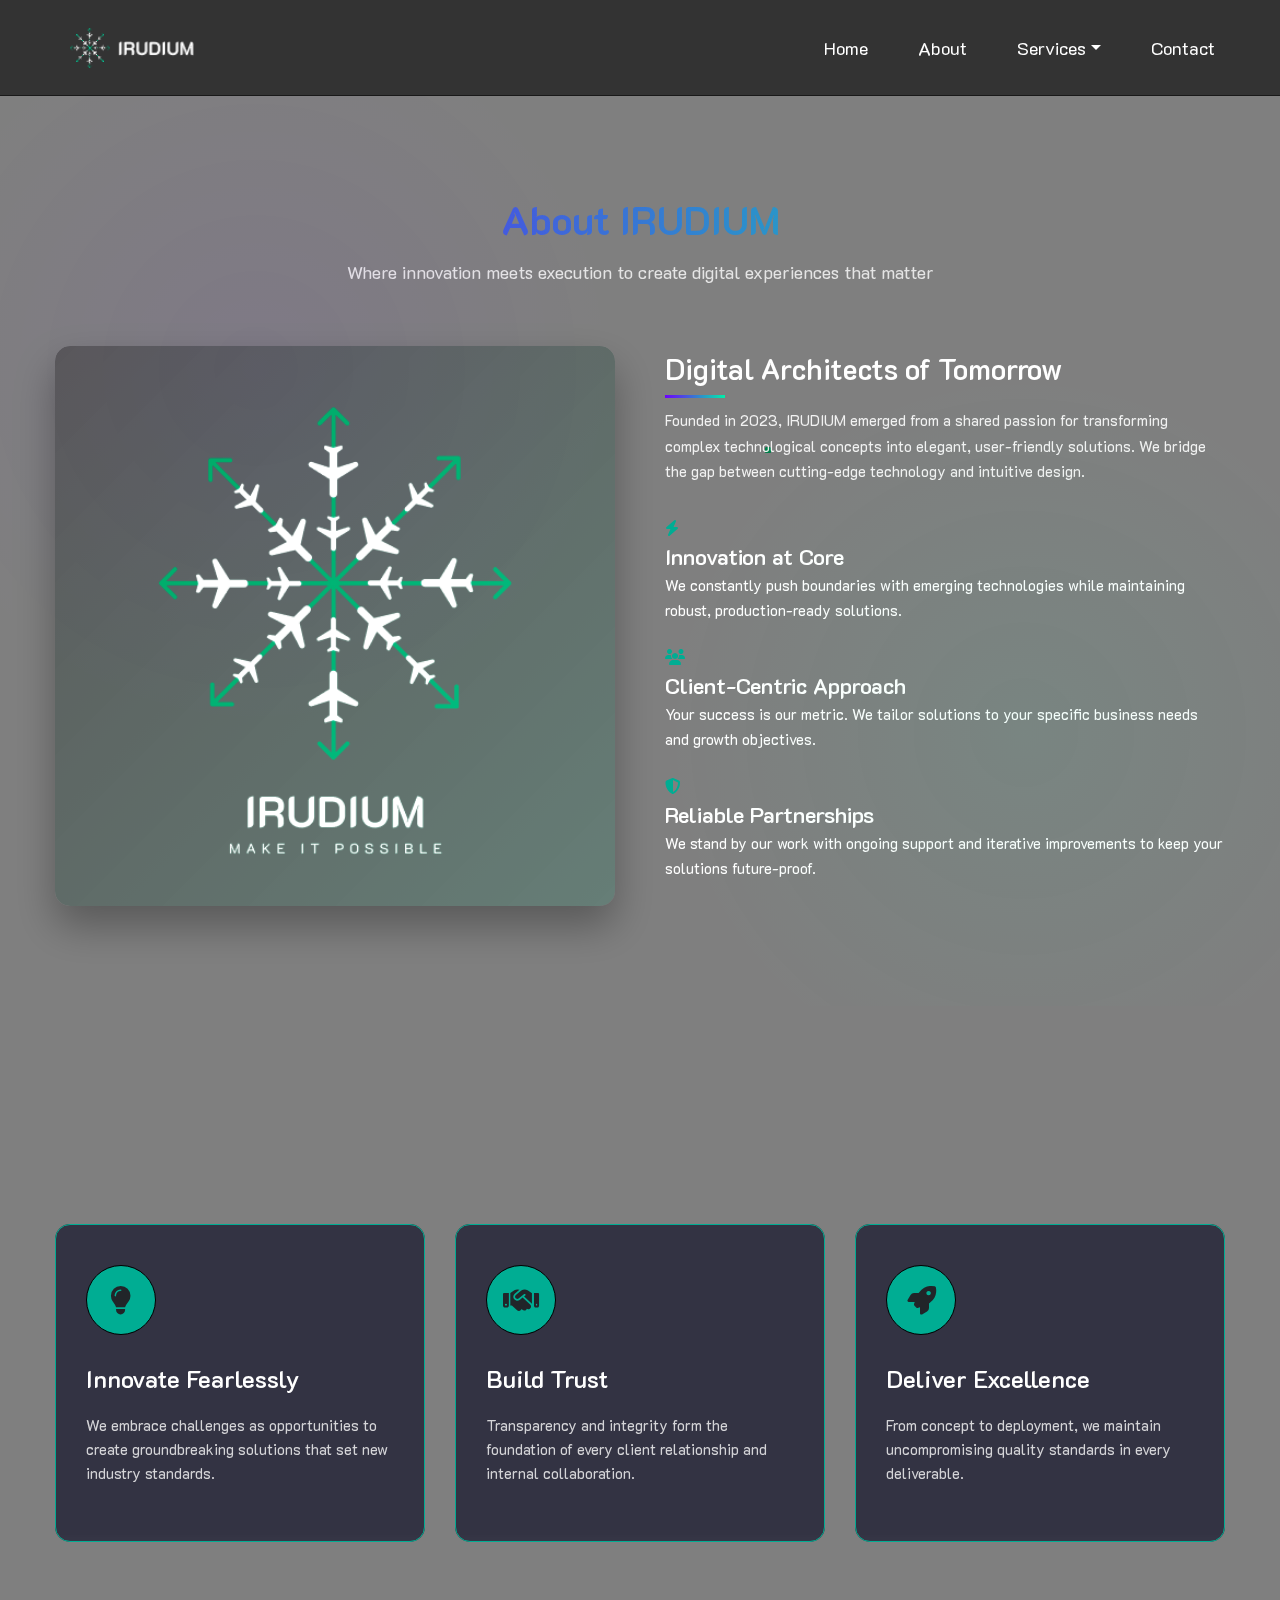
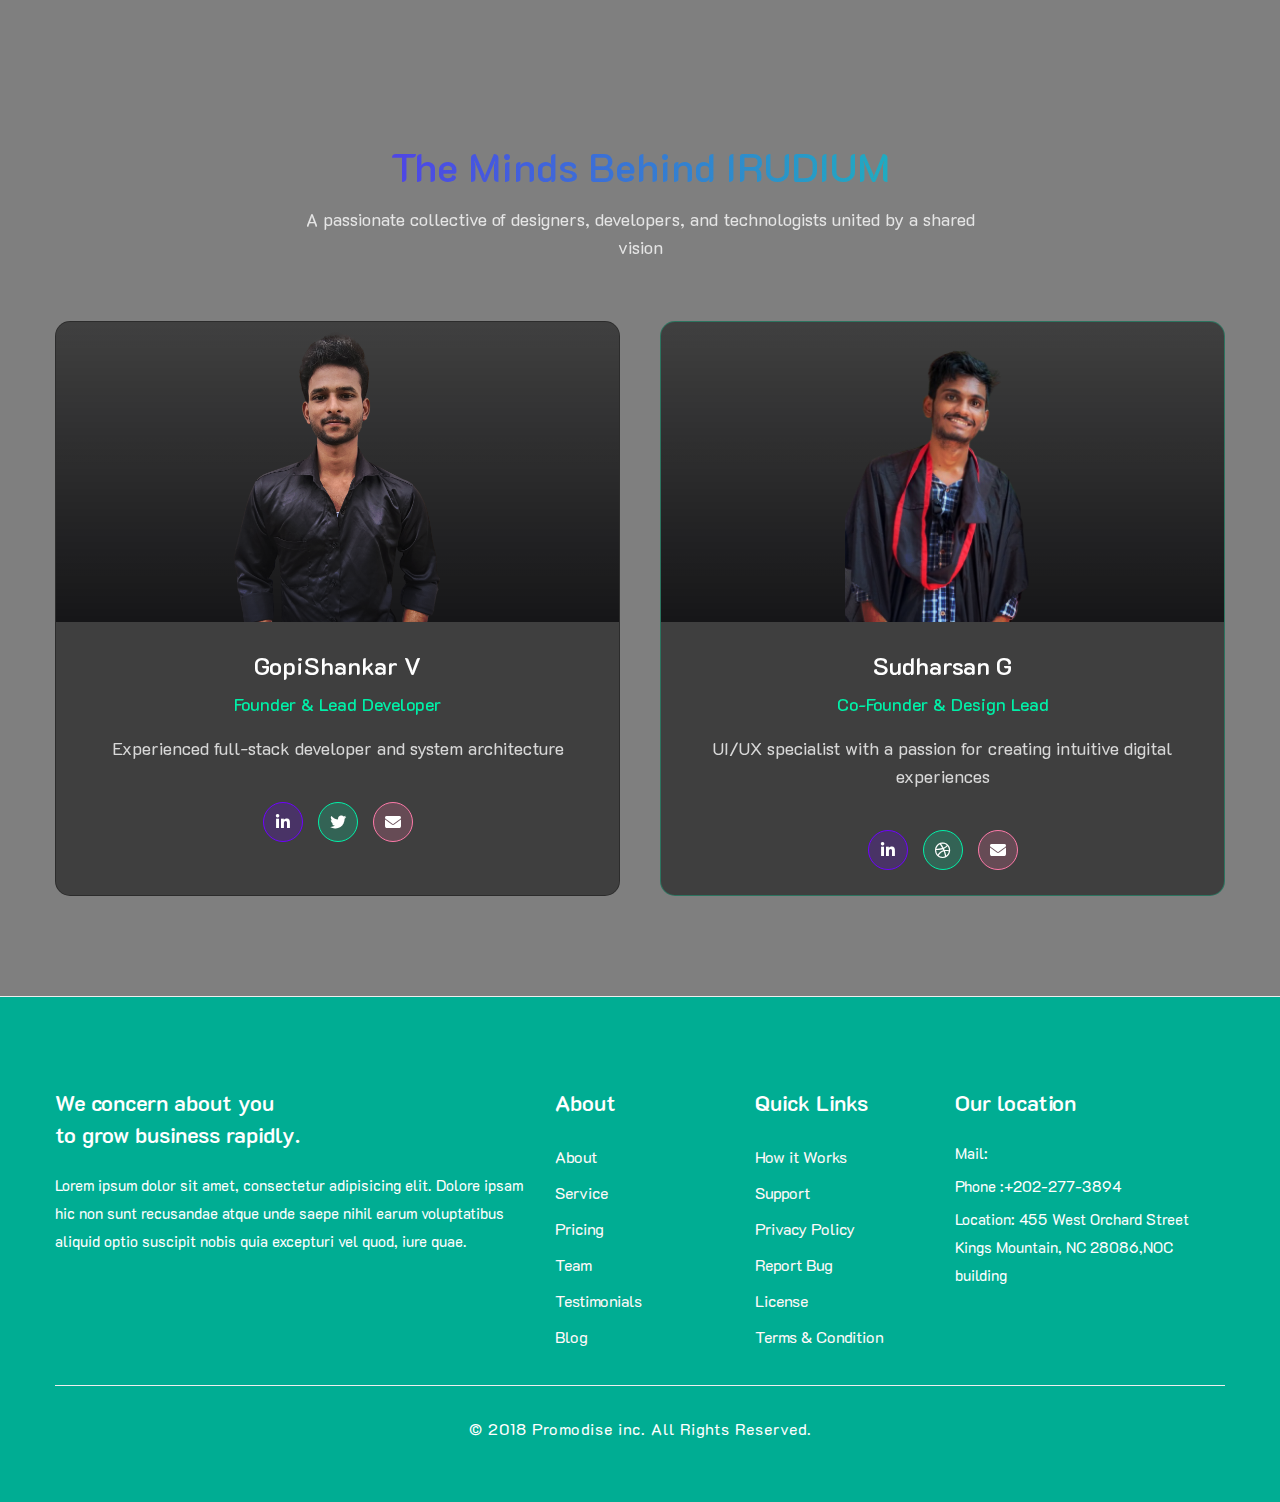
==== commit 9f16b75f: "added-some" ====
--- a/about.html
+++ b/about.html
@@ -1,10 +1,10 @@
 <!DOCTYPE html>
-<html lang="zxx">
+<html lang="en">
 
 <head>
     <!-- Required meta tags -->
     <meta charset="utf-8">
-    <meta name="viewport" content="width=device-width, initial-scale=1, shrink-to-fit=no">
+    <meta name="viewport" content="width=device-width, initial-scale=1">
     <meta name="description" content="seo & digital marketing">
     <meta name="keywords" content="marketing,digital marketing,creative, agency, startup,promodise,onepage, clean, modern,seo,business, company">
     <meta name="author" content="dreambuzz">
@@ -23,6 +23,7 @@
     <link rel="stylesheet" href="assets/css/style.css" type="text/css">
     <!-- Font Awesome CDN -->
 <link rel="stylesheet" href="https://cdnjs.cloudflare.com/ajax/libs/font-awesome/6.5.1/css/all.min.css">
+<script src="/assets/js/script.js" defer></script>
 
     <!--  RESPONSIVE STYLE  -->
     <link rel="stylesheet" href="assets/css/responsive.css" type="text/css">
--- a/assets/css/style.css
+++ b/assets/css/style.css
@@ -131,14 +131,14 @@
 }
 
 .section-padding {
-    padding: 90px 0px;
+    padding: 90px 0px 0px 0px;
 }
 
 .section-heading {
     text-align: center;
     width: 70%;
     
-    margin: 0 auto 60px;
+    margin:60px auto 60px;
 }
 
 .section-title {
@@ -456,9 +456,10 @@
   padding: 50px 20px 20px;
 }
 
+
 .mobile-menu ul {
   list-style-type: none;
-  padding: 0;
+  padding-top: 50px;
   margin: 0;
   display: flex;
   flex-direction: column;
@@ -479,6 +480,12 @@
 
 /* Responsive Design for Mobile Devices */
 @media (max-width: 768px) {
+  nav .logo img {
+    width: 150px;
+    margin-left: auto;
+    
+  }
+
   nav .nav-links {
       display: none;
   }
@@ -490,13 +497,10 @@
   .mobile-menu {
       display: none;
   }
-
   .mobile-menu.show {
       display: block;
   }
 }
-
-
 
 /*------------------------------------
  BANNER AREA
@@ -597,7 +601,7 @@
 }
 
 .portfolio-stack {
-  padding: 8rem 0;
+  padding: 80px 0px 0px 0px;
 
   position: relative;
 }
@@ -605,8 +609,7 @@
 .container {
   max-width: 1200px;
   margin: 0 auto;
-  padding: 0 2rem;
-  padding-bottom: 30px;
+  
 }
 
 .section-title {
@@ -695,7 +698,7 @@
 .project-image img {
   width: 100%;
   height: 100%;
-  object-fit: cover;
+  object-fit: contain; /* Changed from fill to contain */
   transition: transform 0.5s ease;
 }
 
@@ -831,7 +834,7 @@
  ABOUT SECTION STYLES
 ----------------------*/
 #intro {
-    padding-bottom: 100px;
+    padding-bottom: 50px;
 }
 
 #intro .section-heading p {
@@ -1106,10 +1109,9 @@
 ----------------------*/
 .services-section {
   padding-top: 30px;
-  padding-bottom: 100px;
+  padding-bottom: 50px;
   position: relative;
   overflow: hidden;
-
 }
 
 
@@ -1983,7 +1985,7 @@
  CONTACT SECTION AREA
 ----------------------*/
 #contact{
-    padding-bottom: 100px;
+    padding-bottom: 50px;
 }
 .text-color {
     color: #00ad93;
--- a/assets/css/responsive.css
+++ b/assets/css/responsive.css
@@ -21,7 +21,6 @@
         background: #fff;
         border-radius: 0px;
     }
-    
     .navbar-toggler-icon{
         height: auto;
         padding: 10px 0px;
